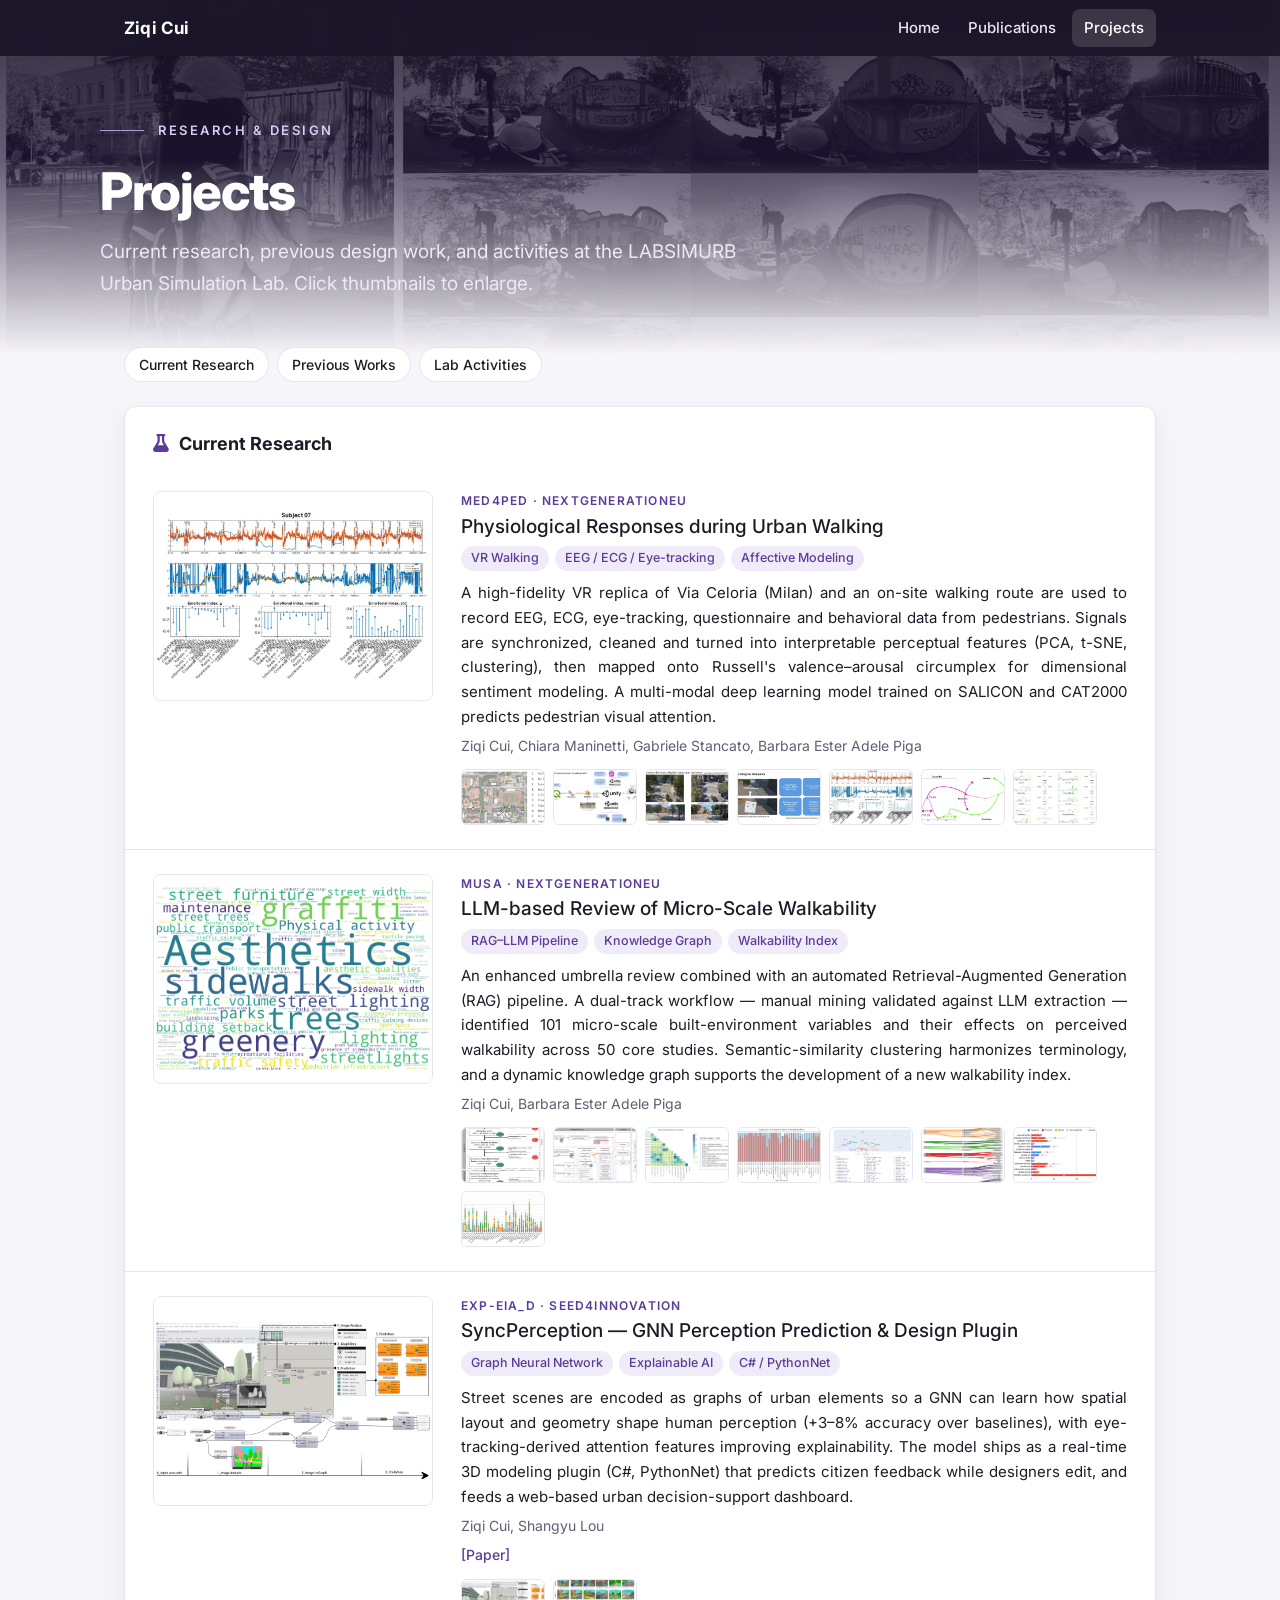
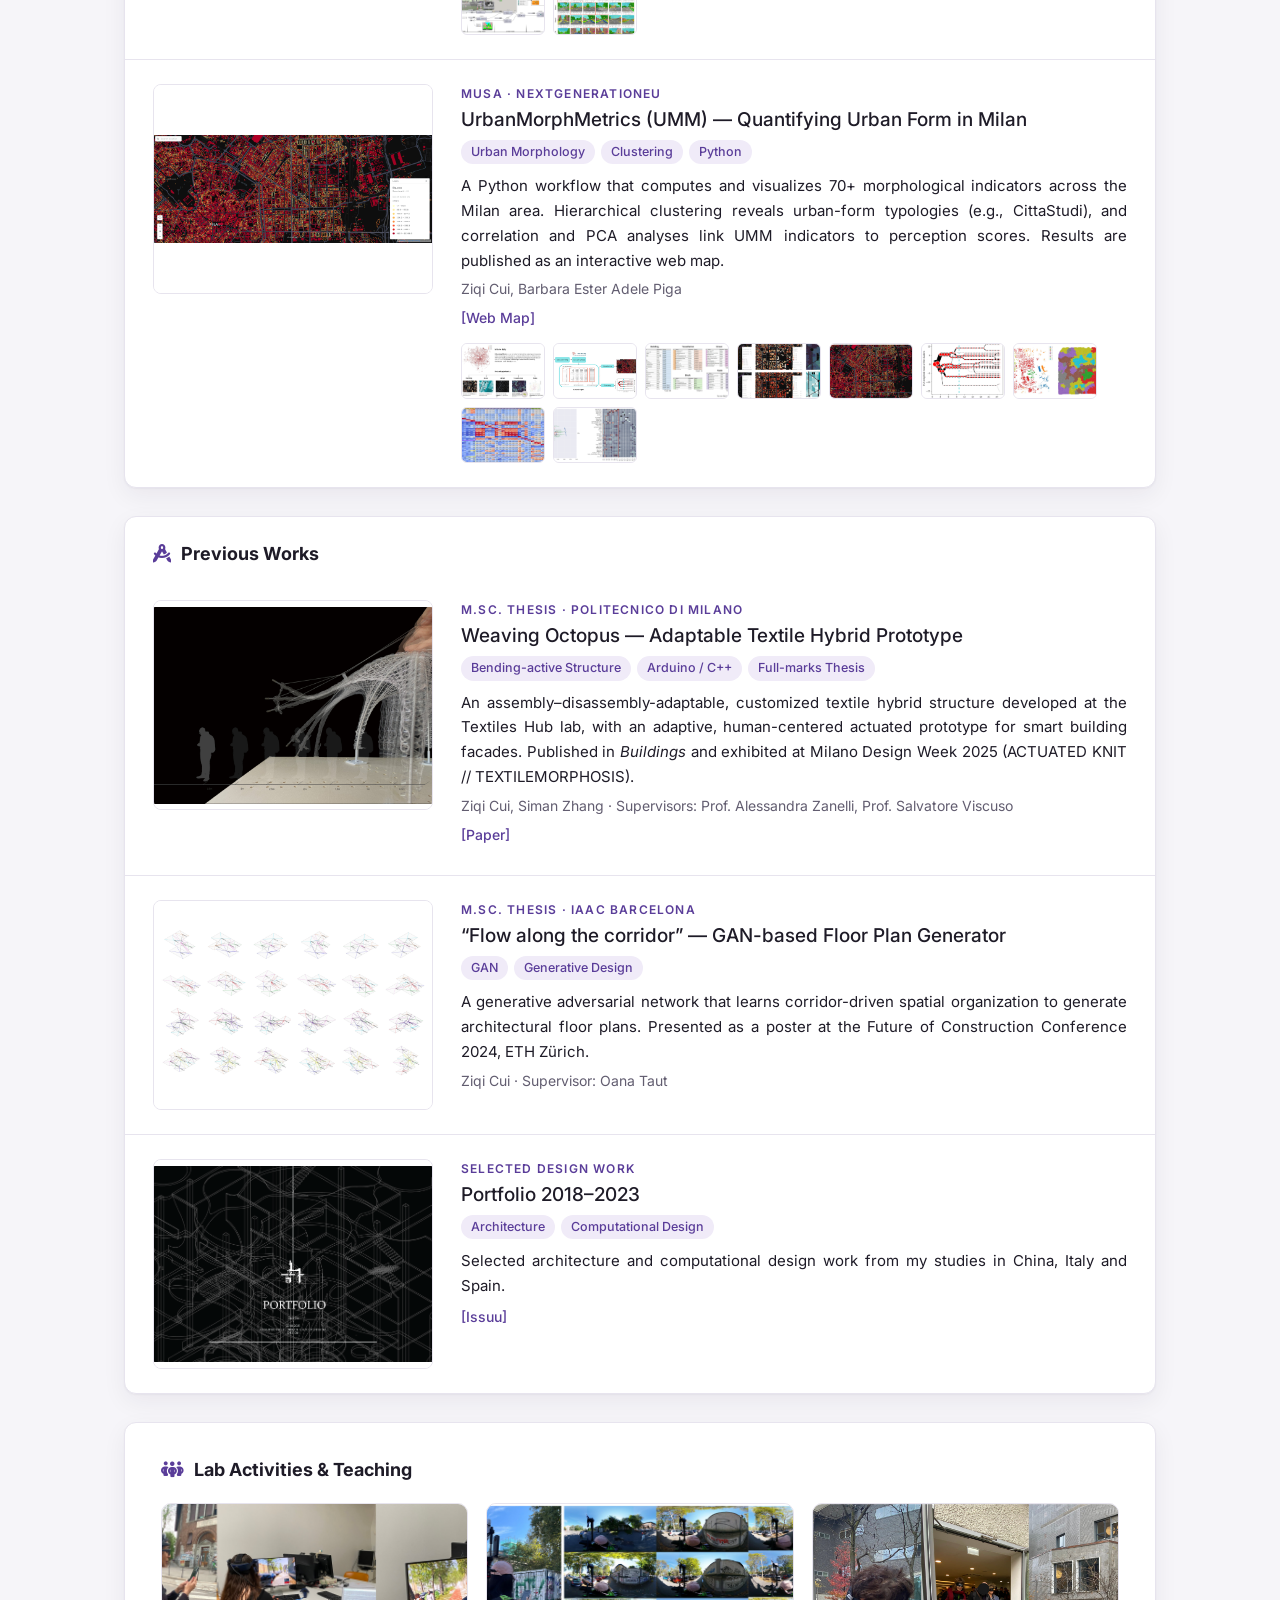
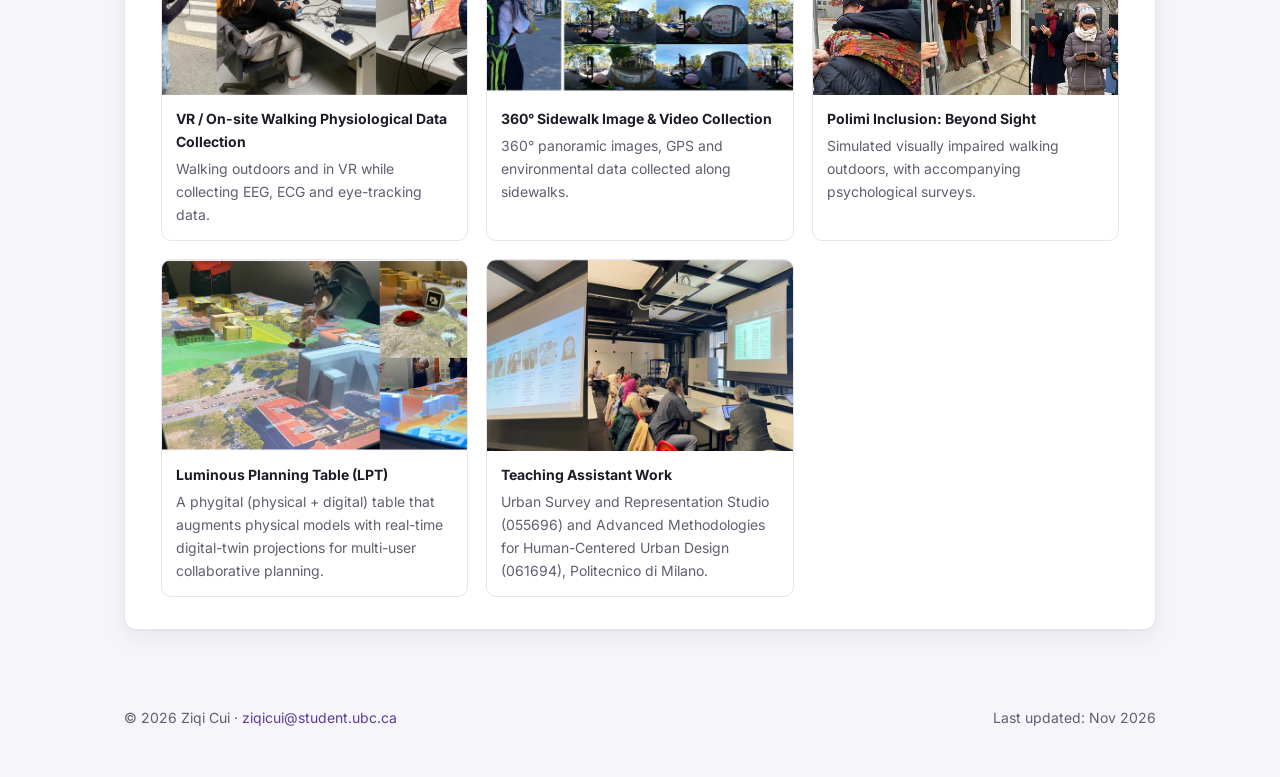
==== projects.html @ 6e3d10c2 "03" ====
<!DOCTYPE html>
<html lang="en">
<head>
  <meta charset="UTF-8">
  <meta name="viewport" content="width=device-width, initial-scale=1.0">
  <title>Ziqi Cui - Projects</title>
  <meta name="description" content="Research projects, previous works and lab activities by Ziqi Cui.">
  <link rel="preconnect" href="https://fonts.googleapis.com">
  <link rel="stylesheet" href="https://fonts.googleapis.com/css2?family=Inter:wght@400;500;600;700;800&display=swap">
  <link rel="stylesheet" href="https://cdnjs.cloudflare.com/ajax/libs/font-awesome/6.5.1/css/all.min.css">
  <link rel="stylesheet" href="assets/css/style.css?v=20261102">
</head>
<body>
  <nav class="site-nav">
    <div class="nav-inner">
      <a class="brand" href="index.html">Ziqi Cui</a>
      <button class="nav-toggle" aria-label="Menu"><i class="fa-solid fa-bars"></i></button>
      <div class="nav-links">
        <a href="index.html">Home</a>
        <a href="publications.html">Publications</a>
        <a href="projects.html" class="active">Projects</a>
      </div>
    </div>
  </nav>

  <header class="hero small">
    <div class="hero-bg" style="background-image:url('assets/img/hero-3a25c06e.jpg')"></div>
    <div class="hero-inner">
      <div class="hero-kicker">Research &amp; Design</div>
      <h1>Projects</h1>
      <p>Current research, previous design work, and activities at the LABSIMURB Urban Simulation Lab. Click thumbnails to enlarge.</p>
    </div>
  </header>

  <main>
    <nav class="toc">
      <a href="#current">Current Research</a>
      <a href="#previous">Previous Works</a>
      <a href="#lab">Lab Activities</a>
    </nav>

    <section class="card flush" id="current">
      <div class="card-title"><i class="fa-solid fa-flask"></i> Current Research</div>
      <div id="projects-research"></div>
    </section>

    <section class="card flush" id="previous">
      <div class="card-title"><i class="fa-solid fa-compass-drafting"></i> Previous Works</div>
      <div id="projects-previous"></div>
    </section>

    <section class="card" id="lab">
      <div class="card-title"><i class="fa-solid fa-people-group"></i> Lab Activities &amp; Teaching</div>
      <div class="lab-grid" id="projects-lab"></div>
    </section>
  </main>

  <div id="lightbox" role="dialog" aria-modal="true">
    <button class="lb-close" aria-label="Close"><i class="fa-solid fa-xmark"></i></button>
    <button class="lb-prev" aria-label="Previous"><i class="fa-solid fa-chevron-left"></i></button>
    <img alt="">
    <button class="lb-next" aria-label="Next"><i class="fa-solid fa-chevron-right"></i></button>
    <div class="lb-counter"></div>
  </div>

  <footer>
    <span>© <span id="year"></span> Ziqi Cui · <a href="mailto:ziqicui@student.ubc.ca">ziqicui@student.ubc.ca</a></span>
    <span>Last updated: Nov 2026</span>
  </footer>

  <script src="assets/js/data.js?v=20261102"></script>
  <script src="assets/js/main.js?v=20261102"></script>
</body>
</html>
---- assets/css/style.css ----
:root {
  --bg: #f6f5f9;
  --card: #ffffff;
  --text: #1e1b27;
  --muted: #625d70;
  --line: #e7e4ee;
  --accent: #5a3d99;
  --accent-soft: #f0ebf8;
  --nav: rgba(27, 21, 40, 0.92);
  --shadow: 0 1px 2px rgba(30, 20, 50, 0.04), 0 8px 24px rgba(30, 20, 50, 0.06);
  --radius: 12px;
  --maxw: 1080px;
}

* { box-sizing: border-box; }
html { scroll-behavior: smooth; scroll-padding-top: 72px; }
body {
  margin: 0;
  background: var(--bg);
  color: var(--text);
  font-family: "Inter", system-ui, -apple-system, "Segoe UI", Roboto, sans-serif;
  font-size: 16px;
  line-height: 1.65;
  -webkit-font-smoothing: antialiased;
}
a { color: var(--accent); text-decoration: none; }
a:hover { text-decoration: underline; }
img { max-width: 100%; display: block; }
h1, h2, h3 { line-height: 1.25; margin: 0; }
ul { margin: 0; padding: 0; list-style: none; }

/* ---------- Nav ---------- */
.site-nav {
  position: fixed; inset: 0 0 auto 0; z-index: 50;
  background: var(--nav);
  backdrop-filter: saturate(140%) blur(8px);
  transition: box-shadow .2s;
}
.site-nav.scrolled { box-shadow: 0 2px 12px rgba(0,0,0,.18); }
.nav-inner {
  max-width: var(--maxw); margin: 0 auto; padding: 0 24px;
  height: 56px; display: flex; align-items: center; justify-content: space-between;
}
.brand { color: #fff; font-weight: 700; font-size: 17px; letter-spacing: .2px; }
.brand:hover { text-decoration: none; }
.nav-links { display: flex; gap: 4px; }
.nav-links a {
  color: #e9e5f2; font-weight: 500; font-size: 15px;
  padding: 7px 12px; border-radius: 8px;
}
.nav-links a:hover { background: rgba(255,255,255,.08); text-decoration: none; }
.nav-links a.active { background: rgba(255,255,255,.14); color: #fff; }
.nav-toggle { display: none; background: none; border: 0; color: #fff; font-size: 20px; cursor: pointer; }

/* ---------- Hero ---------- */
.hero {
  position: relative; overflow: hidden;
  padding: 140px 24px 90px;
  background: #1b1528;
}
.hero-bg {
  position: absolute; inset: 0;
  background-size: cover; background-position: center;
  opacity: .45; filter: grayscale(100%) contrast(1.1);
}
.hero::after {
  content: ""; position: absolute; inset: 0;
  background: linear-gradient(180deg, rgba(27,21,40,.7) 0%, rgba(45,30,80,.35) 45%, var(--bg) 100%);
}
.hero-inner { position: relative; z-index: 1; max-width: var(--maxw); margin: 0 auto; }
.hero-kicker {
  display: flex; align-items: center; gap: 14px;
  color: #d8ccf2; font-size: 13px; font-weight: 600; letter-spacing: 2.5px; text-transform: uppercase;
}
.hero-kicker::before { content: ""; width: 44px; height: 1px; background: #b29de0; }
.hero h1 {
  color: #fff; font-size: clamp(36px, 6.4vw, 72px); font-weight: 800;
  letter-spacing: -1.5px; margin: 18px 0 22px; max-width: 900px;
}
.hero p { color: #ece8f4; font-size: clamp(16px, 2vw, 19px); max-width: 680px; margin: 0; }
.hero.compact { padding: 112px 24px 64px; }
.hero.compact p { max-width: 760px; margin-top: 14px; }
.hero.small { padding: 120px 24px 56px; }
.hero.small h1 { font-size: clamp(32px, 5vw, 52px); margin-bottom: 12px; }

/* ---------- Layout ---------- */
main { max-width: var(--maxw); margin: 0 auto; padding: 0 24px 40px; position: relative; z-index: 2; }
.card {
  background: var(--card); border-radius: var(--radius); box-shadow: var(--shadow);
  border: 1px solid var(--line);
  padding: 32px 36px; margin-bottom: 28px;
}
.card-title {
  display: flex; align-items: center; gap: 10px;
  font-size: 18px; font-weight: 700; margin-bottom: 18px;
}
.card-title i { color: var(--accent); }
.card-title .more { font-size: 15px; font-weight: 600; }
.card.flush { padding: 0; overflow: hidden; }
.card.flush > .card-title { padding: 22px 28px 0; margin-bottom: 8px; }
.grid-2 { display: grid; grid-template-columns: 1fr 1fr; gap: 0 48px; }

/* ---------- About ---------- */
.about { display: grid; grid-template-columns: 1fr 220px; gap: 40px; align-items: start; }
.about h2 { font-size: 40px; font-weight: 400; letter-spacing: -.5px; }
.about h2 small { font-size: 22px; color: var(--muted); font-weight: 500; margin-left: 6px; }
.role { color: var(--accent); font-weight: 600; margin: 8px 0 16px; display: flex; gap: 8px; align-items: center; }
.about p { margin: 0 0 14px; text-align: justify; }
.avatar {
  width: 100%; aspect-ratio: 1 / 1.04; object-fit: cover;
  border-radius: 10px; border: 4px solid #fff; box-shadow: var(--shadow);
}
.interests { margin: 6px 0 14px; padding-left: 20px; list-style: disc; }
.interests li { margin-bottom: 6px; }
.contact-links { display: flex; flex-wrap: wrap; gap: 8px 18px; margin-top: 18px; }
.contact-links a { display: inline-flex; align-items: center; gap: 7px; font-weight: 500; }
.contact-links i { width: 18px; text-align: center; }
.btn {
  display: inline-flex; align-items: center; gap: 8px;
  background: var(--accent); color: #fff !important; font-weight: 600;
  padding: 8px 16px; border-radius: 8px;
}
.btn:hover { text-decoration: none; filter: brightness(1.08); }

.chips { display: flex; flex-wrap: wrap; gap: 6px; margin: 8px 0 10px; }
.chip {
  font-size: 12.5px; font-weight: 500; color: var(--accent);
  background: var(--accent-soft); padding: 2px 10px; border-radius: 999px;
}

/* ---------- Timeline / lists ---------- */
.timeline li { margin-bottom: 14px; }
.tl-org { font-weight: 600; }
.tl-row, .plain li { display: flex; justify-content: space-between; gap: 16px; font-size: 14.5px; color: var(--muted); }
.tl-row em, .plain em { white-space: nowrap; font-style: italic; }
.plain li { padding: 5px 0; color: var(--text); }
.plain li em { color: var(--muted); }
.item-detail { display: block; font-size: 13px; color: var(--muted); margin-top: 1px; }
.sub-title { font-size: 17px; font-weight: 700; margin: 0 0 14px; }

/* ---------- News ---------- */
.news li {
  display: grid; grid-template-columns: 48px 1fr 40px; gap: 12px;
  padding: 6px 0; font-size: 15.5px;
}
.news-year { color: var(--muted); font-weight: 600; }
.news-date { color: var(--muted); font-style: italic; text-align: right; }
.news-scroll { max-height: 340px; overflow-y: auto; padding-right: 6px; }

/* ---------- Publications / projects ---------- */
.pub {
  display: grid; grid-template-columns: 280px 1fr; gap: 28px;
  padding: 24px 28px; border-top: 1px solid var(--line);
}
.pub:first-of-type { border-top: 0; }
.pub-thumb {
  border-radius: 8px; overflow: hidden; background: #f3f1f7;
  aspect-ratio: 4 / 3; display: flex; align-items: center; justify-content: center;
  border: 1px solid var(--line);
}
.pub-thumb img { width: 100%; height: 100%; object-fit: contain; background: #fff; }
.thumb-placeholder {
  width: 100%; height: 100%; display: flex; align-items: center; justify-content: center;
  background: linear-gradient(135deg, #f0ebf8, #ddd2f0); color: var(--accent); font-size: 44px;
}
.pub h3 { font-size: 19px; font-weight: 500; margin-bottom: 8px; }
.pub p { margin: 0 0 4px; }
.pub-authors { font-size: 14px; color: var(--muted); }
.pub-authors .me { color: var(--text); }
.pub-authors sup { font-size: 10px; }
.pub-venue { font-size: 14px; font-style: italic; }
.tag-link { font-size: 14px; font-weight: 500; }
.kicker { font-size: 12px; font-weight: 600; letter-spacing: 1.2px; text-transform: uppercase; color: var(--accent); margin-bottom: 4px; }
.project-summary { font-size: 15px; text-align: justify; }
.footnote { font-size: 13.5px; color: var(--muted); margin: 0 0 4px; padding: 0 28px; }

.gallery { display: flex; flex-wrap: wrap; gap: 8px; margin-top: 12px; }
.gallery-item {
  padding: 0; border: 1px solid var(--line); border-radius: 6px; overflow: hidden;
  width: 84px; height: 56px; cursor: zoom-in; background: #fff;
}
.gallery-item img { width: 100%; height: 100%; object-fit: cover; transition: transform .2s; }
.gallery-item:hover img { transform: scale(1.08); }

.lab-grid { display: grid; grid-template-columns: repeat(auto-fill, minmax(230px, 1fr)); gap: 18px; }
.lab-card { margin: 0; border: 1px solid var(--line); border-radius: 10px; overflow: hidden; background: #fff; }
.lab-card img { width: 100%; aspect-ratio: 16 / 10; object-fit: cover; }
.lab-card figcaption { padding: 12px 14px 14px; font-size: 14px; display: flex; flex-direction: column; gap: 4px; }
.lab-card figcaption span { color: var(--muted); }

/* ---------- Talks ---------- */
.talks li {
  display: grid; grid-template-columns: 1fr 230px; gap: 20px;
  padding: 14px 0; border-top: 1px solid var(--line); font-size: 15px;
}
.talks li:first-child { border-top: 0; }
.talk-authors { font-size: 13.5px; color: var(--muted); margin-top: 2px; }
.talk-authors .me { color: var(--text); }
.talk-meta { text-align: right; display: flex; flex-direction: column; font-size: 14px; }
.talk-meta span { color: var(--muted); font-style: italic; }
.badge {
  display: inline-block; font-size: 11px; font-weight: 700; letter-spacing: .5px; text-transform: uppercase;
  color: #fff; background: var(--accent); padding: 1px 8px; border-radius: 4px; margin-right: 8px; vertical-align: 2px;
}
.badge-alt { background: #9a7a52; }
.badge-upcoming { background: transparent; color: var(--accent); box-shadow: inset 0 0 0 1px var(--accent); }

/* ---------- Page TOC ---------- */
.toc { display: flex; flex-wrap: wrap; gap: 8px; margin: -8px 0 24px; }
.toc a {
  background: var(--card); border: 1px solid var(--line); border-radius: 999px;
  padding: 5px 14px; font-size: 14px; font-weight: 500; color: var(--text);
}
.toc a:hover { border-color: var(--accent); color: var(--accent); text-decoration: none; }

/* ---------- Lightbox ---------- */
#lightbox {
  position: fixed; inset: 0; z-index: 100; display: none;
  background: rgba(10, 14, 12, .9); align-items: center; justify-content: center;
}
#lightbox.open { display: flex; }
#lightbox img { max-width: 90vw; max-height: 84vh; border-radius: 6px; background: #fff; }
#lightbox button {
  position: absolute; background: rgba(255,255,255,.1); color: #fff; border: 0;
  width: 44px; height: 44px; border-radius: 50%; font-size: 18px; cursor: pointer;
}
#lightbox button:hover { background: rgba(255,255,255,.22); }
.lb-close { top: 18px; right: 18px; }
.lb-prev { left: 18px; top: 50%; transform: translateY(-50%); }
.lb-next { right: 18px; top: 50%; transform: translateY(-50%); }
.lb-counter { position: absolute; bottom: 18px; color: #ccd; font-size: 14px; }

/* ---------- Footer ---------- */
footer {
  max-width: var(--maxw); margin: 0 auto; padding: 8px 24px 48px;
  color: var(--muted); font-size: 14px; display: flex; justify-content: space-between; flex-wrap: wrap; gap: 8px;
}

/* ---------- Responsive ---------- */
@media (max-width: 820px) {
  .about { grid-template-columns: 1fr; }
  .about .avatar-wrap { order: -1; max-width: 180px; }
  .grid-2 { grid-template-columns: 1fr; }
  .grid-2 > div + div { margin-top: 24px; }
  .pub { grid-template-columns: 1fr; gap: 16px; padding: 20px; }
  .pub-thumb { max-height: 240px; }
  .talks li { grid-template-columns: 1fr; gap: 4px; }
  .talk-meta { text-align: left; }
}
@media (max-width: 640px) {
  .nav-inner, main, footer { padding-left: 16px; padding-right: 16px; }
  .hero { padding-left: 16px; padding-right: 16px; }
  .card { padding: 22px 18px; }
  .card.flush > .card-title { padding: 18px 18px 0; }
  .footnote { padding: 0 18px; }
  .nav-toggle { display: block; }
  .nav-links {
    display: none; position: absolute; top: 56px; left: 0; right: 0;
    flex-direction: column; background: var(--nav); padding: 8px 16px 14px;
  }
  .nav-links.open { display: flex; }
  .news li { grid-template-columns: 40px 1fr; }
  .news-date { display: none; }
  .about p { text-align: left; }
  .tl-row, .plain li { flex-direction: column; gap: 0; }
}
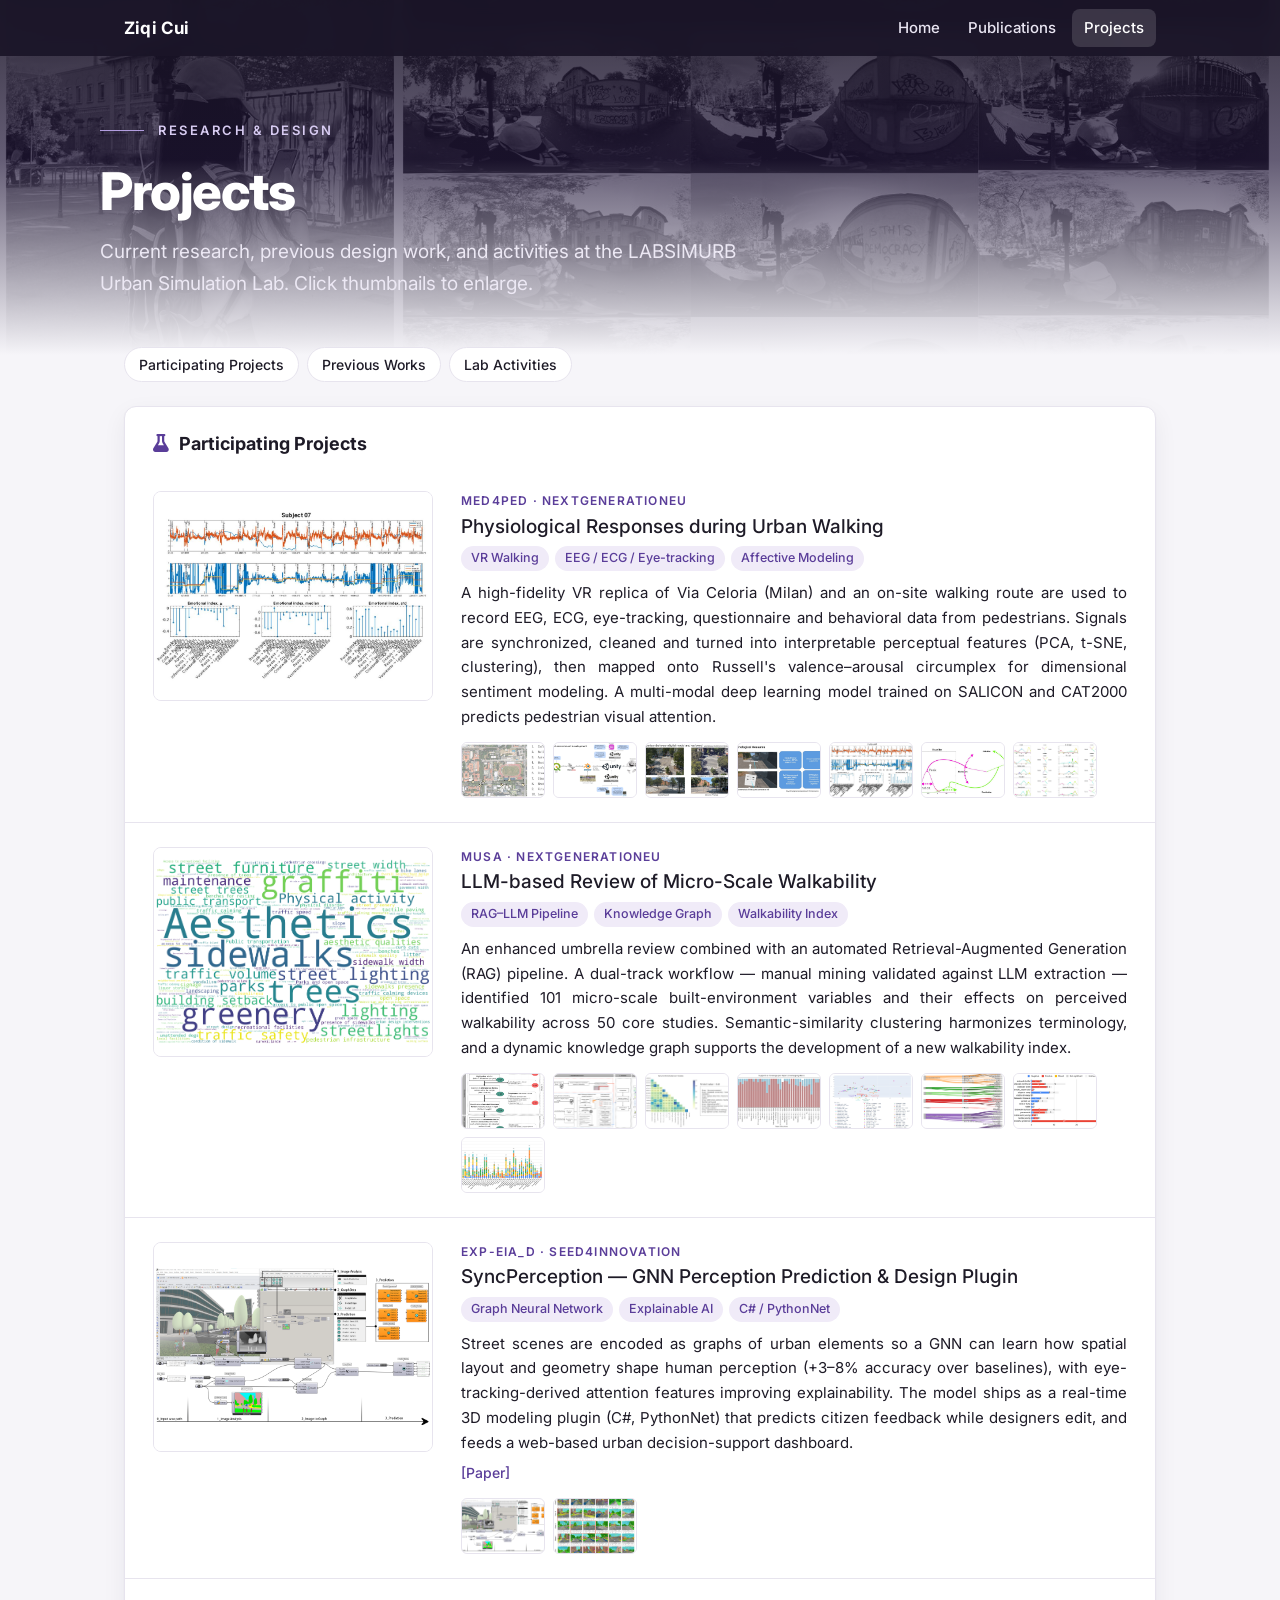
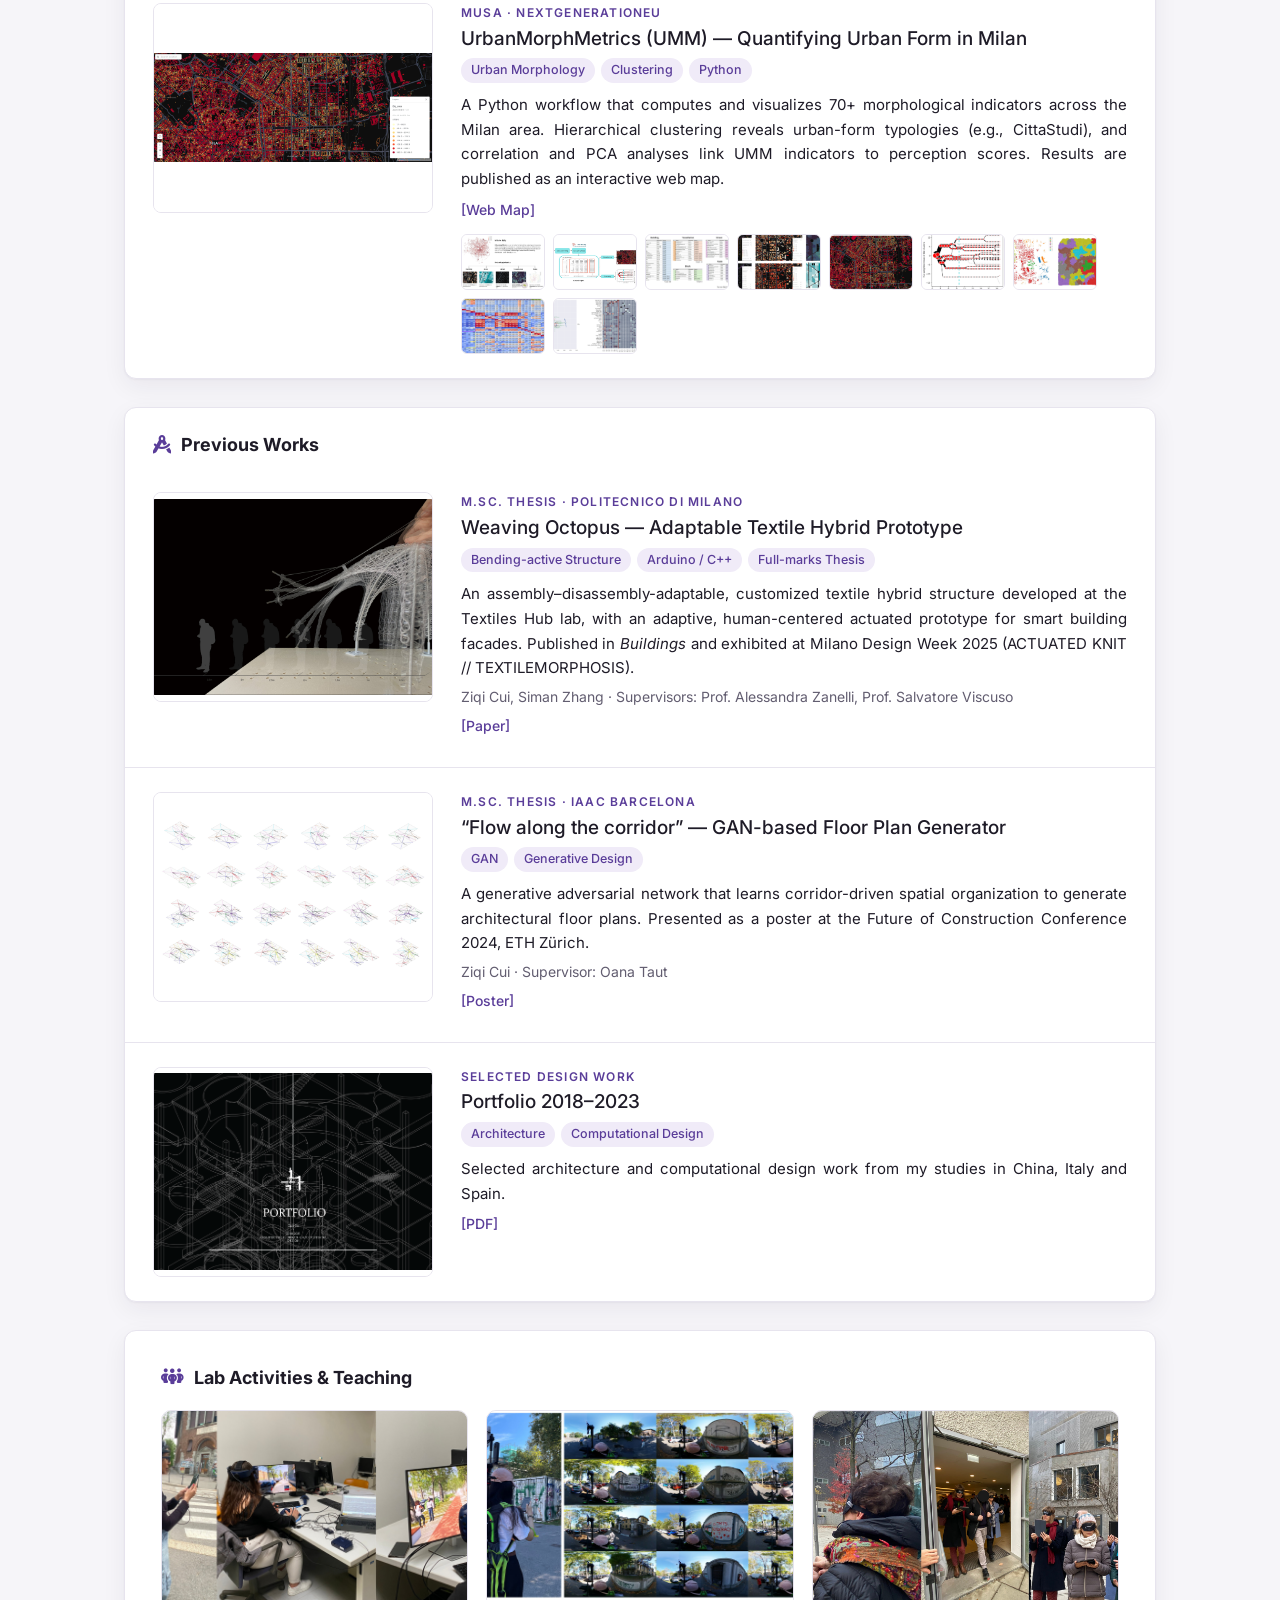
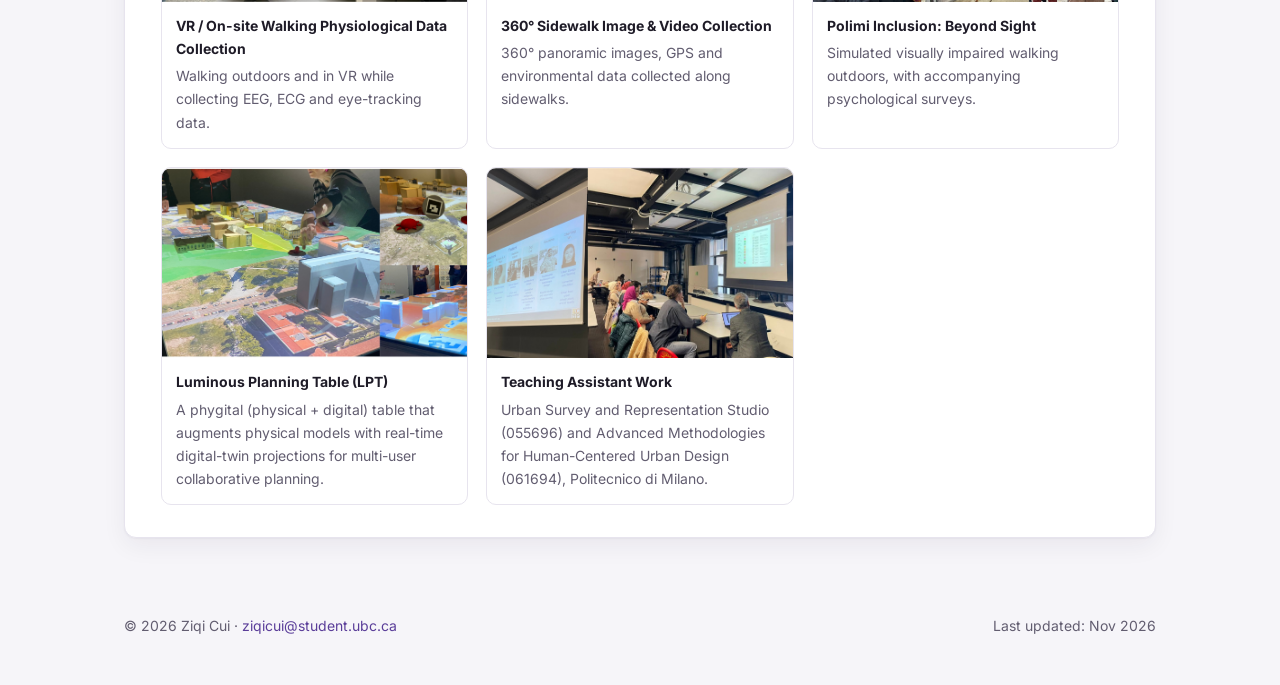
==== commit e88ccc15: "04" ====
--- a/projects.html
+++ b/projects.html
@@ -8,7 +8,7 @@
   <link rel="preconnect" href="https://fonts.googleapis.com">
   <link rel="stylesheet" href="https://fonts.googleapis.com/css2?family=Inter:wght@400;500;600;700;800&display=swap">
   <link rel="stylesheet" href="https://cdnjs.cloudflare.com/ajax/libs/font-awesome/6.5.1/css/all.min.css">
-  <link rel="stylesheet" href="assets/css/style.css?v=20261102">
+  <link rel="stylesheet" href="assets/css/style.css?v=20261105">
 </head>
 <body>
   <nav class="site-nav">
@@ -34,13 +34,13 @@
 
   <main>
     <nav class="toc">
-      <a href="#current">Current Research</a>
+      <a href="#current">Participating Projects</a>
       <a href="#previous">Previous Works</a>
       <a href="#lab">Lab Activities</a>
     </nav>
 
     <section class="card flush" id="current">
-      <div class="card-title"><i class="fa-solid fa-flask"></i> Current Research</div>
+      <div class="card-title"><i class="fa-solid fa-flask"></i> Participating Projects</div>
       <div id="projects-research"></div>
     </section>
 
@@ -68,7 +68,7 @@
     <span>Last updated: Nov 2026</span>
   </footer>
 
-  <script src="assets/js/data.js?v=20261102"></script>
-  <script src="assets/js/main.js?v=20261102"></script>
+  <script src="assets/js/data.js?v=20261105"></script>
+  <script src="assets/js/main.js?v=20261105"></script>
 </body>
 </html>
--- a/assets/css/style.css
+++ b/assets/css/style.css
@@ -115,6 +115,16 @@
 .contact-links { display: flex; flex-wrap: wrap; gap: 8px 18px; margin-top: 18px; }
 .contact-links a { display: inline-flex; align-items: center; gap: 7px; font-weight: 500; }
 .contact-links i { width: 18px; text-align: center; }
+.wechat {
+  position: relative; display: inline-flex; align-items: center; gap: 7px;
+  font: inherit; font-weight: 500; color: var(--accent); background: none; border: 0; padding: 0; cursor: pointer;
+}
+.qr-pop {
+  display: none; position: absolute; left: 50%; bottom: calc(100% + 10px); transform: translateX(-50%); z-index: 20;
+  width: max-content; background: #fff; padding: 6px; border-radius: 10px; box-shadow: 0 10px 30px rgba(27,21,40,.22);
+}
+.qr-pop img { display: block; width: 180px; max-width: none; height: auto; }
+.wechat:hover .qr-pop, .wechat:focus .qr-pop, .wechat:focus-within .qr-pop { display: block; }
 .btn {
   display: inline-flex; align-items: center; gap: 8px;
   background: var(--accent); color: #fff !important; font-weight: 600;
@@ -264,3 +274,7 @@
   .about p { text-align: left; }
   .tl-row, .plain li { flex-direction: column; gap: 0; }
 }
+
+/* Visitor map */
+.visitor-map { display: flex; justify-content: center; max-width: 100%; overflow: hidden; }
+.visitor-map img, .visitor-map canvas { max-width: 100%; height: auto; }
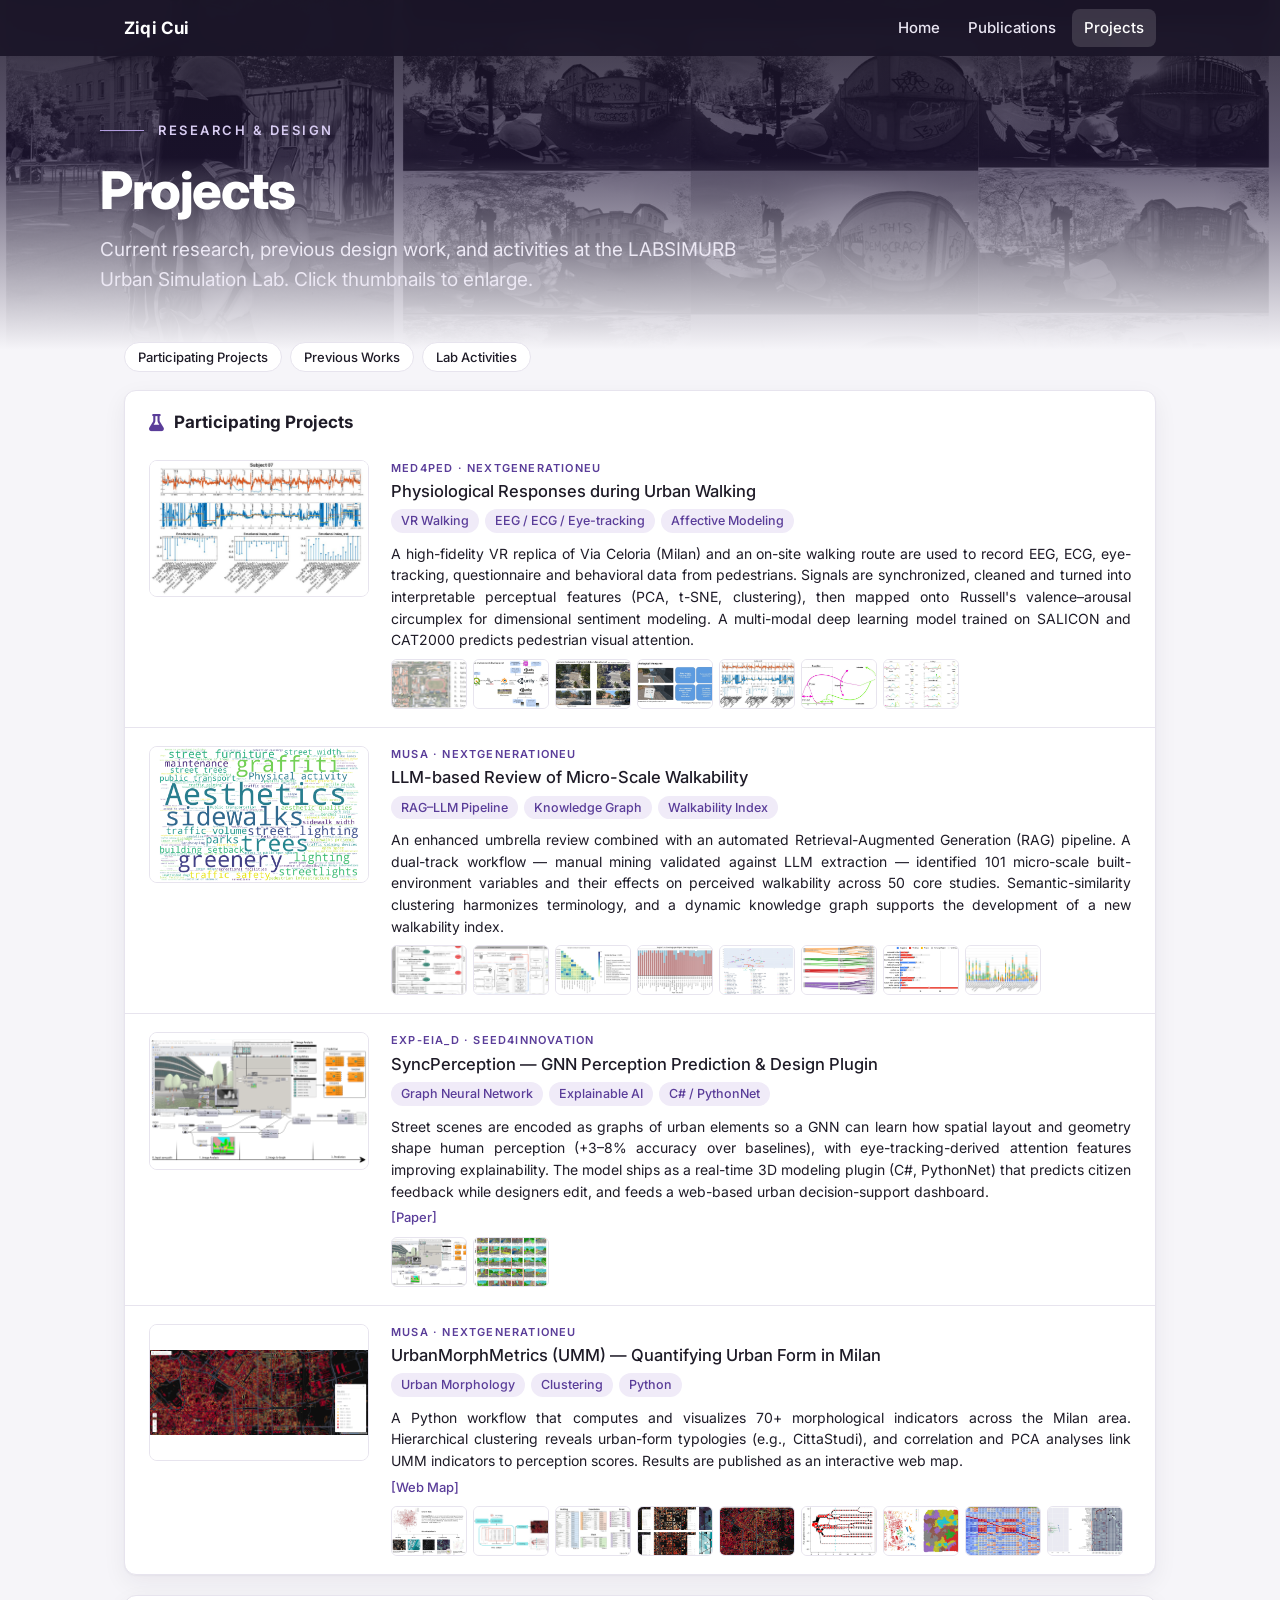
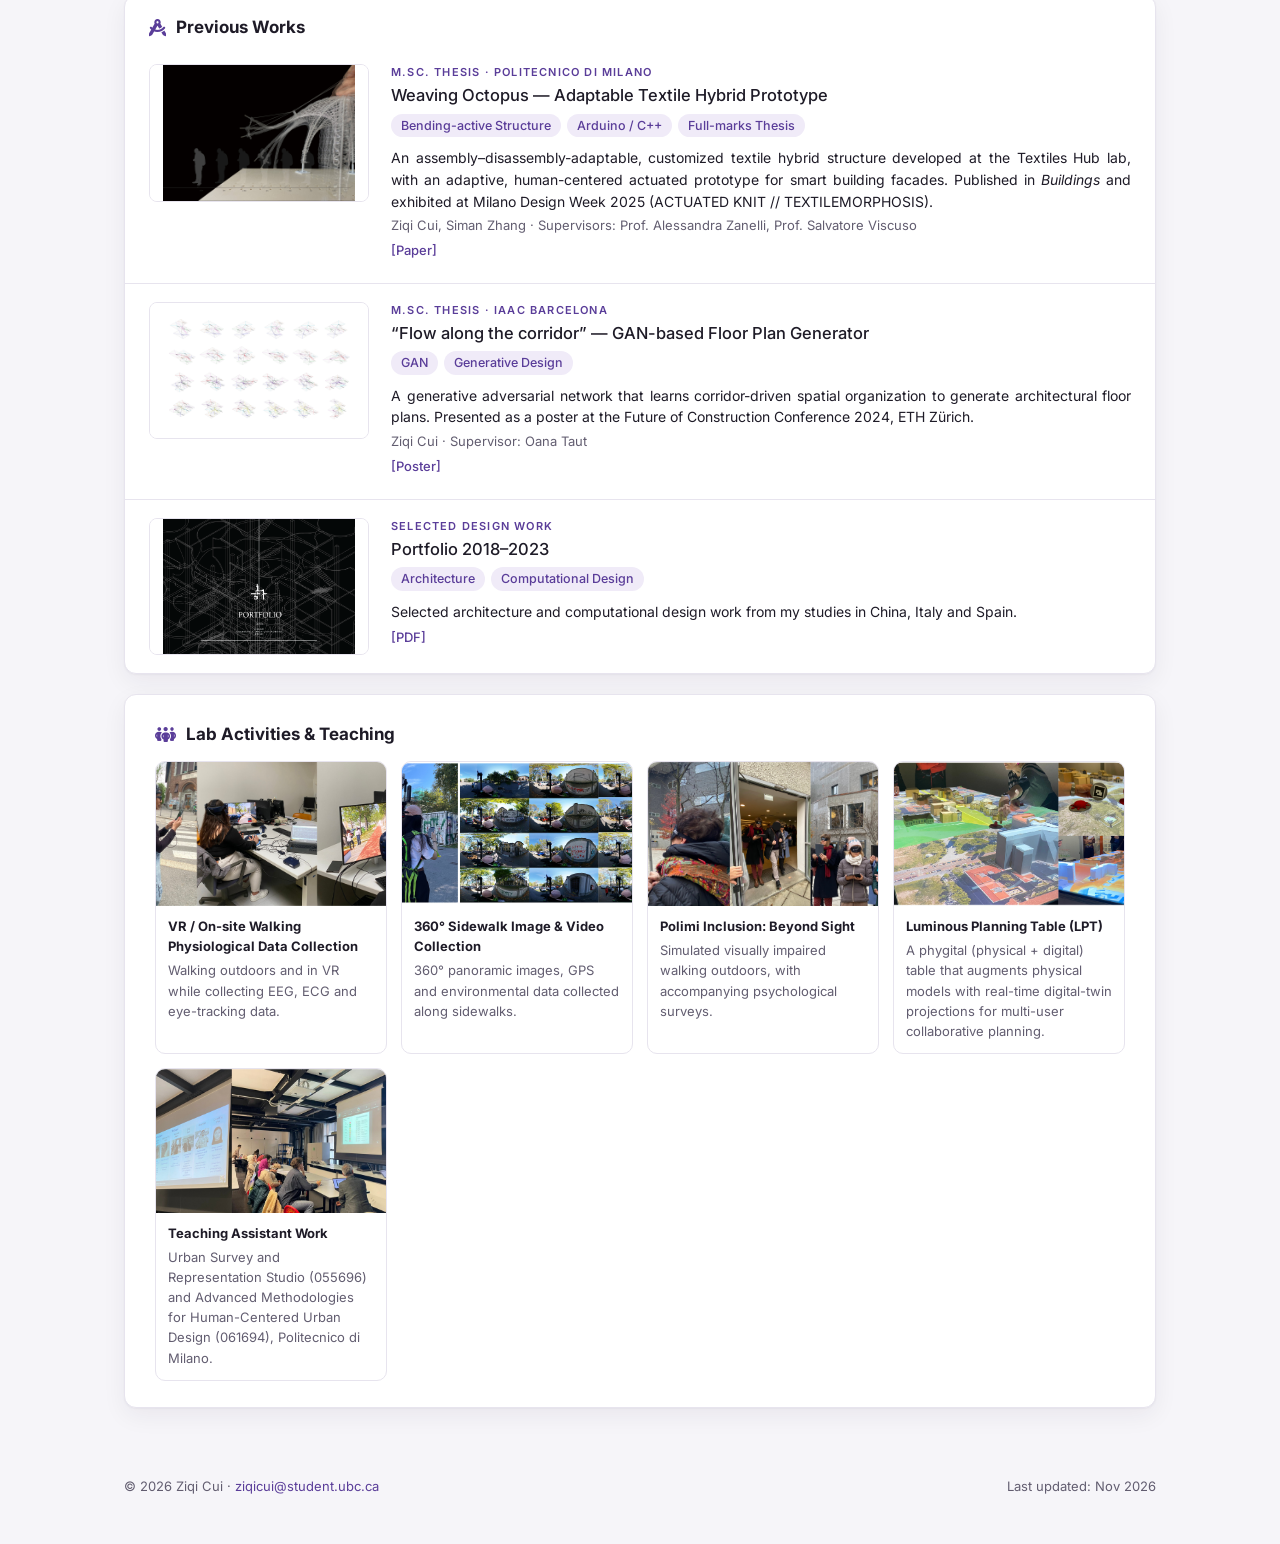
==== commit a46e990a: "07" ====
--- a/projects.html
+++ b/projects.html
@@ -8,7 +8,7 @@
   <link rel="preconnect" href="https://fonts.googleapis.com">
   <link rel="stylesheet" href="https://fonts.googleapis.com/css2?family=Inter:wght@400;500;600;700;800&display=swap">
   <link rel="stylesheet" href="https://cdnjs.cloudflare.com/ajax/libs/font-awesome/6.5.1/css/all.min.css">
-  <link rel="stylesheet" href="assets/css/style.css?v=20261105">
+  <link rel="stylesheet" href="assets/css/style.css?v=20261111">
 </head>
 <body>
   <nav class="site-nav">
@@ -68,7 +68,7 @@
     <span>Last updated: Nov 2026</span>
   </footer>
 
-  <script src="assets/js/data.js?v=20261105"></script>
-  <script src="assets/js/main.js?v=20261105"></script>
+  <script src="assets/js/data.js?v=20261111"></script>
+  <script src="assets/js/main.js?v=20261111"></script>
 </body>
 </html>
--- a/assets/css/style.css
+++ b/assets/css/style.css
@@ -19,8 +19,8 @@
   background: var(--bg);
   color: var(--text);
   font-family: "Inter", system-ui, -apple-system, "Segoe UI", Roboto, sans-serif;
-  font-size: 16px;
-  line-height: 1.65;
+  font-size: 15px;
+  line-height: 1.55;
   -webkit-font-smoothing: antialiased;
 }
 a { color: var(--accent); text-decoration: none; }
@@ -80,6 +80,13 @@
 .hero p { color: #ece8f4; font-size: clamp(16px, 2vw, 19px); max-width: 680px; margin: 0; }
 .hero.compact { padding: 112px 24px 64px; }
 .hero.compact p { max-width: 760px; margin-top: 14px; }
+.hero.compact .hero-kicker { font-size: clamp(22px, 3.4vw, 34px); font-weight: 700; letter-spacing: 4px; color: #fff; gap: 18px; }
+.hero.compact .hero-kicker::before { width: 56px; height: 2px; }
+.collab-note {
+  display: flex; gap: 10px; align-items: flex-start; margin: 16px 0 4px; padding: 10px 14px;
+  background: var(--accent-soft); border-left: 3px solid var(--accent); border-radius: 8px;
+}
+.collab-note i { color: var(--accent); margin-top: 4px; }
 .hero.small { padding: 120px 24px 56px; }
 .hero.small h1 { font-size: clamp(32px, 5vw, 52px); margin-bottom: 12px; }
 
@@ -88,30 +95,35 @@
 .card {
   background: var(--card); border-radius: var(--radius); box-shadow: var(--shadow);
   border: 1px solid var(--line);
-  padding: 32px 36px; margin-bottom: 28px;
+  padding: 26px 30px; margin-bottom: 20px;
 }
 .card-title {
   display: flex; align-items: center; gap: 10px;
-  font-size: 18px; font-weight: 700; margin-bottom: 18px;
+  font-size: 17px; font-weight: 700; margin-bottom: 14px;
 }
 .card-title i { color: var(--accent); }
-.card-title .more { font-size: 15px; font-weight: 600; }
+.card-title .more { font-size: 14px; font-weight: 600; }
 .card.flush { padding: 0; overflow: hidden; }
-.card.flush > .card-title { padding: 22px 28px 0; margin-bottom: 8px; }
-.grid-2 { display: grid; grid-template-columns: 1fr 1fr; gap: 0 48px; }
+.card.flush > .card-title { padding: 18px 24px 0; margin-bottom: 6px; }
+.grid-2 { display: grid; grid-template-columns: 1fr 1fr; gap: 0 40px; }
 
 /* ---------- About ---------- */
-.about { display: grid; grid-template-columns: 1fr 220px; gap: 40px; align-items: start; }
-.about h2 { font-size: 40px; font-weight: 400; letter-spacing: -.5px; }
+.about { display: grid; grid-template-columns: 1fr 230px; gap: 36px; align-items: start; font-size: 15px; line-height: 1.55; }
+.about h2 { font-size: 36px; font-weight: 400; letter-spacing: -.5px; }
 .about h2 small { font-size: 22px; color: var(--muted); font-weight: 500; margin-left: 6px; }
-.role { color: var(--accent); font-weight: 600; margin: 8px 0 16px; display: flex; gap: 8px; align-items: center; }
-.about p { margin: 0 0 14px; text-align: justify; }
+.role { color: var(--accent); font-weight: 600; margin: 6px 0 12px; display: flex; gap: 8px; align-items: center; }
+.about p { margin: 0 0 10px; text-align: justify; }
 .avatar {
   width: 100%; aspect-ratio: 1 / 1.04; object-fit: cover;
   border-radius: 10px; border: 4px solid #fff; box-shadow: var(--shadow);
 }
 .interests { margin: 6px 0 14px; padding-left: 20px; list-style: disc; }
 .interests li { margin-bottom: 6px; }
+.interests.focus { list-style: decimal; }
+.interests.focus li { margin-bottom: 6px; }
+.about .interests { margin: 4px 0 10px; }
+.interests.focus li::marker { font-weight: 700; color: var(--accent); }
+.interests.focus span { color: var(--muted); }
 .contact-links { display: flex; flex-wrap: wrap; gap: 8px 18px; margin-top: 18px; }
 .contact-links a { display: inline-flex; align-items: center; gap: 7px; font-weight: 500; }
 .contact-links i { width: 18px; text-align: center; }
@@ -139,74 +151,74 @@
 }
 
 /* ---------- Timeline / lists ---------- */
-.timeline li { margin-bottom: 14px; }
+.timeline li { margin-bottom: 9px; }
 .tl-org { font-weight: 600; }
-.tl-row, .plain li { display: flex; justify-content: space-between; gap: 16px; font-size: 14.5px; color: var(--muted); }
+.tl-row, .plain li { display: flex; justify-content: space-between; gap: 16px; font-size: 13.5px; color: var(--muted); }
 .tl-row em, .plain em { white-space: nowrap; font-style: italic; }
-.plain li { padding: 5px 0; color: var(--text); }
+.plain li { padding: 3px 0; color: var(--text); }
 .plain li em { color: var(--muted); }
-.item-detail { display: block; font-size: 13px; color: var(--muted); margin-top: 1px; }
-.sub-title { font-size: 17px; font-weight: 700; margin: 0 0 14px; }
+.item-detail { display: block; font-size: 12px; color: var(--muted); margin-top: 1px; }
+.sub-title { font-size: 16px; font-weight: 700; margin: 0 0 10px; }
 
 /* ---------- News ---------- */
 .news li {
   display: grid; grid-template-columns: 48px 1fr 40px; gap: 12px;
-  padding: 6px 0; font-size: 15.5px;
+  padding: 4px 0; font-size: 14px;
 }
 .news-year { color: var(--muted); font-weight: 600; }
 .news-date { color: var(--muted); font-style: italic; text-align: right; }
-.news-scroll { max-height: 340px; overflow-y: auto; padding-right: 6px; }
+.news-scroll { max-height: 300px; overflow-y: auto; padding-right: 6px; }
 
 /* ---------- Publications / projects ---------- */
 .pub {
-  display: grid; grid-template-columns: 280px 1fr; gap: 28px;
-  padding: 24px 28px; border-top: 1px solid var(--line);
+  display: grid; grid-template-columns: 220px 1fr; gap: 22px;
+  padding: 18px 24px; border-top: 1px solid var(--line);
 }
 .pub:first-of-type { border-top: 0; }
 .pub-thumb {
   border-radius: 8px; overflow: hidden; background: #f3f1f7;
-  aspect-ratio: 4 / 3; display: flex; align-items: center; justify-content: center;
+  aspect-ratio: 16 / 10; display: flex; align-items: center; justify-content: center;
   border: 1px solid var(--line);
 }
 .pub-thumb img { width: 100%; height: 100%; object-fit: contain; background: #fff; }
 .thumb-placeholder {
   width: 100%; height: 100%; display: flex; align-items: center; justify-content: center;
-  background: linear-gradient(135deg, #f0ebf8, #ddd2f0); color: var(--accent); font-size: 44px;
-}
-.pub h3 { font-size: 19px; font-weight: 500; margin-bottom: 8px; }
-.pub p { margin: 0 0 4px; }
-.pub-authors { font-size: 14px; color: var(--muted); }
+  background: linear-gradient(135deg, #f0ebf8, #ddd2f0); color: var(--accent); font-size: 38px;
+}
+.pub h3 { font-size: 16.5px; font-weight: 500; margin-bottom: 6px; }
+.pub p { margin: 0 0 3px; }
+.pub-authors { font-size: 13px; color: var(--muted); }
 .pub-authors .me { color: var(--text); }
 .pub-authors sup { font-size: 10px; }
-.pub-venue { font-size: 14px; font-style: italic; }
-.tag-link { font-size: 14px; font-weight: 500; }
-.kicker { font-size: 12px; font-weight: 600; letter-spacing: 1.2px; text-transform: uppercase; color: var(--accent); margin-bottom: 4px; }
-.project-summary { font-size: 15px; text-align: justify; }
-.footnote { font-size: 13.5px; color: var(--muted); margin: 0 0 4px; padding: 0 28px; }
-
-.gallery { display: flex; flex-wrap: wrap; gap: 8px; margin-top: 12px; }
+.pub-venue { font-size: 13px; font-style: italic; }
+.tag-link { font-size: 13px; font-weight: 500; }
+.kicker { font-size: 11px; font-weight: 600; letter-spacing: 1.2px; text-transform: uppercase; color: var(--accent); margin-bottom: 4px; }
+.project-summary { font-size: 14px; text-align: justify; }
+.footnote { font-size: 12.5px; color: var(--muted); margin: 0 0 2px; padding: 0 24px; }
+
+.gallery { display: flex; flex-wrap: wrap; gap: 6px; margin-top: 8px; }
 .gallery-item {
   padding: 0; border: 1px solid var(--line); border-radius: 6px; overflow: hidden;
-  width: 84px; height: 56px; cursor: zoom-in; background: #fff;
+  width: 76px; height: 50px; cursor: zoom-in; background: #fff;
 }
 .gallery-item img { width: 100%; height: 100%; object-fit: cover; transition: transform .2s; }
 .gallery-item:hover img { transform: scale(1.08); }
 
-.lab-grid { display: grid; grid-template-columns: repeat(auto-fill, minmax(230px, 1fr)); gap: 18px; }
+.lab-grid { display: grid; grid-template-columns: repeat(auto-fill, minmax(210px, 1fr)); gap: 14px; }
 .lab-card { margin: 0; border: 1px solid var(--line); border-radius: 10px; overflow: hidden; background: #fff; }
 .lab-card img { width: 100%; aspect-ratio: 16 / 10; object-fit: cover; }
-.lab-card figcaption { padding: 12px 14px 14px; font-size: 14px; display: flex; flex-direction: column; gap: 4px; }
+.lab-card figcaption { padding: 10px 12px 12px; font-size: 13px; display: flex; flex-direction: column; gap: 4px; }
 .lab-card figcaption span { color: var(--muted); }
 
 /* ---------- Talks ---------- */
 .talks li {
-  display: grid; grid-template-columns: 1fr 230px; gap: 20px;
-  padding: 14px 0; border-top: 1px solid var(--line); font-size: 15px;
+  display: grid; grid-template-columns: 1fr 220px; gap: 18px;
+  padding: 10px 0; border-top: 1px solid var(--line); font-size: 14px;
 }
 .talks li:first-child { border-top: 0; }
-.talk-authors { font-size: 13.5px; color: var(--muted); margin-top: 2px; }
+.talk-authors { font-size: 12.5px; color: var(--muted); margin-top: 2px; }
 .talk-authors .me { color: var(--text); }
-.talk-meta { text-align: right; display: flex; flex-direction: column; font-size: 14px; }
+.talk-meta { text-align: right; display: flex; flex-direction: column; font-size: 13px; }
 .talk-meta span { color: var(--muted); font-style: italic; }
 .badge {
   display: inline-block; font-size: 11px; font-weight: 700; letter-spacing: .5px; text-transform: uppercase;
@@ -216,10 +228,10 @@
 .badge-upcoming { background: transparent; color: var(--accent); box-shadow: inset 0 0 0 1px var(--accent); }
 
 /* ---------- Page TOC ---------- */
-.toc { display: flex; flex-wrap: wrap; gap: 8px; margin: -8px 0 24px; }
+.toc { display: flex; flex-wrap: wrap; gap: 8px; margin: -8px 0 18px; }
 .toc a {
   background: var(--card); border: 1px solid var(--line); border-radius: 999px;
-  padding: 5px 14px; font-size: 14px; font-weight: 500; color: var(--text);
+  padding: 4px 13px; font-size: 13px; font-weight: 500; color: var(--text);
 }
 .toc a:hover { border-color: var(--accent); color: var(--accent); text-decoration: none; }
 
@@ -243,16 +255,17 @@
 /* ---------- Footer ---------- */
 footer {
   max-width: var(--maxw); margin: 0 auto; padding: 8px 24px 48px;
-  color: var(--muted); font-size: 14px; display: flex; justify-content: space-between; flex-wrap: wrap; gap: 8px;
+  color: var(--muted); font-size: 13px; display: flex; justify-content: space-between; flex-wrap: wrap; gap: 8px;
 }
 
 /* ---------- Responsive ---------- */
 @media (max-width: 820px) {
   .about { grid-template-columns: 1fr; }
-  .about .avatar-wrap { order: -1; max-width: 180px; }
+  .about .avatar-wrap { order: -1; }
+  .about .avatar { max-width: 180px; }
   .grid-2 { grid-template-columns: 1fr; }
-  .grid-2 > div + div { margin-top: 24px; }
-  .pub { grid-template-columns: 1fr; gap: 16px; padding: 20px; }
+  .grid-2 > div + div { margin-top: 18px; }
+  .pub { grid-template-columns: 1fr; gap: 12px; padding: 16px 18px; }
   .pub-thumb { max-height: 240px; }
   .talks li { grid-template-columns: 1fr; gap: 4px; }
   .talk-meta { text-align: left; }
@@ -260,7 +273,7 @@
 @media (max-width: 640px) {
   .nav-inner, main, footer { padding-left: 16px; padding-right: 16px; }
   .hero { padding-left: 16px; padding-right: 16px; }
-  .card { padding: 22px 18px; }
+  .card { padding: 20px 16px; }
   .card.flush > .card-title { padding: 18px 18px 0; }
   .footnote { padding: 0 18px; }
   .nav-toggle { display: block; }
@@ -278,3 +291,12 @@
 /* Visitor map */
 .visitor-map { display: flex; justify-content: center; max-width: 100%; overflow: hidden; }
 .visitor-map img, .visitor-map canvas { max-width: 100%; height: auto; }
+
+/* Sidebar under the portrait: collaboration note + contacts */
+.avatar-wrap .collab-note { font-size: 13.5px; line-height: 1.5; margin: 18px 0 0; text-align: left; }
+.avatar-wrap .contact-links { flex-direction: column; gap: 6px; margin-top: 14px; font-size: 14px; }
+.avatar-wrap .qr-pop { left: 0; transform: none; }
+@media (max-width: 820px) {
+  .avatar-wrap .contact-links { flex-direction: row; gap: 6px 16px; }
+  .hero.compact .hero-kicker { letter-spacing: 2px; }
+}
